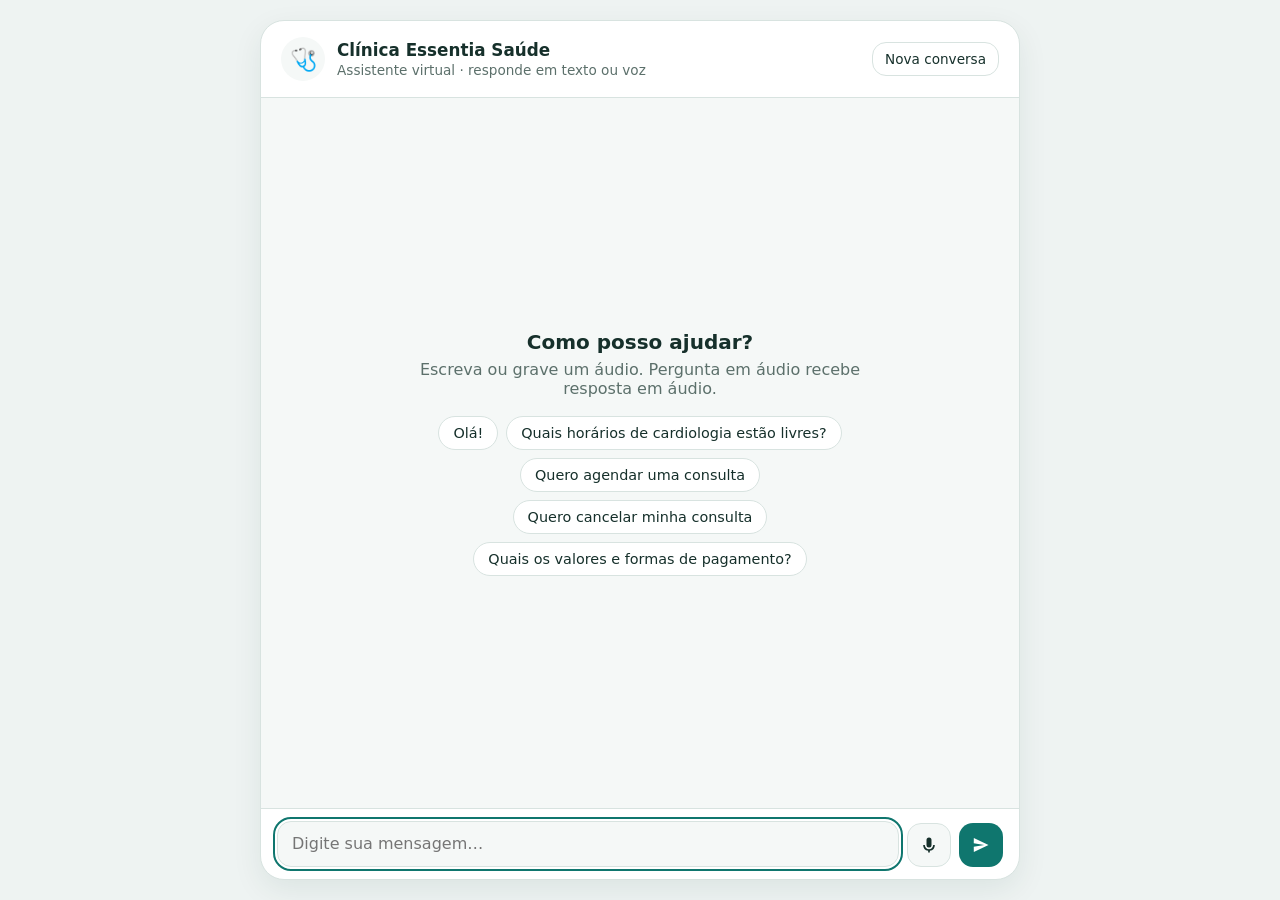
==== web/public/index.html @ 8c36d891 "feat(web): add chat page with text and voice messages Vanilla HTML/CSS/JS served by nginx. Records v" ====
<!doctype html>
<html lang="pt-BR">
  <head>
    <meta charset="utf-8" />
    <meta name="viewport" content="width=device-width, initial-scale=1" />
    <title>Clínica Essentia Saúde · Atendimento</title>
    <meta name="description" content="Assistente virtual da clínica: horários, agendamentos, cancelamentos e valores." />
    <link rel="icon" href="data:image/svg+xml,<svg xmlns='http://www.w3.org/2000/svg' viewBox='0 0 100 100'><text y='.9em' font-size='90'>🩺</text></svg>" />
    <link rel="stylesheet" href="styles.css" />
  </head>
  <body>
    <main class="chat" aria-labelledby="chat-title">
      <header class="chat__header">
        <div class="chat__identity">
          <span class="chat__avatar" aria-hidden="true">🩺</span>
          <div>
            <h1 id="chat-title" class="chat__title">Clínica Essentia Saúde</h1>
            <p class="chat__subtitle">Assistente virtual · responde em texto ou voz</p>
          </div>
        </div>
        <button type="button" class="button button--ghost" id="new-conversation">Nova conversa</button>
      </header>

      <section class="chat__messages" id="messages" aria-live="polite" aria-label="Mensagens">
        <div class="empty" id="empty-state">
          <p class="empty__title">Como posso ajudar?</p>
          <p class="empty__text">Escreva ou grave um áudio. Pergunta em áudio recebe resposta em áudio.</p>
          <div class="empty__suggestions">
            <button type="button" class="chip" data-suggestion>Olá!</button>
            <button type="button" class="chip" data-suggestion>Quais horários de cardiologia estão livres?</button>
            <button type="button" class="chip" data-suggestion>Quero agendar uma consulta</button>
            <button type="button" class="chip" data-suggestion>Quero cancelar minha consulta</button>
            <button type="button" class="chip" data-suggestion>Quais os valores e formas de pagamento?</button>
          </div>
        </div>
      </section>

      <form class="composer" id="composer" autocomplete="off">
        <div class="composer__recording" id="recording-indicator" hidden>
          <span class="composer__dot" aria-hidden="true"></span>
          Gravando <span id="recording-timer">0:00</span>
          <button type="button" class="button button--link" id="cancel-recording">Descartar</button>
        </div>
        <label class="visually-hidden" for="message-input">Mensagem</label>
        <textarea
          id="message-input"
          class="composer__input"
          rows="1"
          maxlength="1000"
          placeholder="Digite sua mensagem…"
        ></textarea>
        <button type="button" class="button button--icon" id="record-button" aria-label="Gravar áudio" title="Gravar áudio">
          <svg viewBox="0 0 24 24" aria-hidden="true"><path d="M12 15a3 3 0 0 0 3-3V6a3 3 0 1 0-6 0v6a3 3 0 0 0 3 3Zm5-3a5 5 0 0 1-10 0H5a7 7 0 0 0 6 6.92V21h2v-2.08A7 7 0 0 0 19 12h-2Z"/></svg>
        </button>
        <button type="submit" class="button button--primary" id="send-button" aria-label="Enviar mensagem">
          <svg viewBox="0 0 24 24" aria-hidden="true"><path d="M3.4 20.4 21 12 3.4 3.6 3.3 10l12.6 2-12.6 2z"/></svg>
        </button>
      </form>
    </main>

    <template id="message-template">
      <article class="message">
        <div class="message__bubble">
          <div class="message__text"></div>
        </div>
        <span class="message__meta"></span>
      </article>
    </template>

    <script src="app.js" type="module"></script>
  </body>
</html>
---- web/public/styles.css ----
:root {
  color-scheme: light dark;
  --bg: #eef3f2;
  --surface: #ffffff;
  --surface-muted: #f5f8f7;
  --text: #16302b;
  --text-muted: #5c706b;
  --border: #d8e3e0;
  --brand: #0f766e;
  --brand-strong: #0b5c56;
  --brand-contrast: #ffffff;
  --user-bubble: #0f766e;
  --user-text: #ffffff;
  --bot-bubble: #ffffff;
  --danger: #b42318;
  --danger-bg: #fdecea;
  --radius: 18px;
  --shadow: 0 10px 30px rgb(15 60 55 / 0.08);
  font-family: system-ui, -apple-system, "Segoe UI", Roboto, "Helvetica Neue", Arial, sans-serif;
}

@media (prefers-color-scheme: dark) {
  :root {
    --bg: #0d1716;
    --surface: #13201e;
    --surface-muted: #182826;
    --text: #e3efec;
    --text-muted: #9bb1ac;
    --border: #25403b;
    --brand: #2bb3a6;
    --brand-strong: #5fd0c4;
    --brand-contrast: #062522;
    --user-bubble: #1f8d82;
    --user-text: #f3fffd;
    --bot-bubble: #182826;
    --danger: #ff8a7a;
    --danger-bg: #3a1d19;
    --shadow: none;
  }
}

*,
*::before,
*::after {
  box-sizing: border-box;
}

body {
  margin: 0;
  min-height: 100dvh;
  background: var(--bg);
  color: var(--text);
  display: grid;
  place-items: center;
  padding: 16px;
}

[hidden] {
  display: none !important;
}

.visually-hidden {
  position: absolute;
  width: 1px;
  height: 1px;
  overflow: hidden;
  clip: rect(0 0 0 0);
  white-space: nowrap;
}

.chat {
  width: min(760px, 100%);
  height: min(860px, calc(100dvh - 32px));
  display: grid;
  grid-template-rows: auto 1fr auto;
  background: var(--surface);
  border: 1px solid var(--border);
  border-radius: 24px;
  box-shadow: var(--shadow);
  overflow: hidden;
}

.chat__header {
  display: flex;
  align-items: center;
  justify-content: space-between;
  gap: 12px;
  padding: 16px 20px;
  border-bottom: 1px solid var(--border);
}

.chat__identity {
  display: flex;
  align-items: center;
  gap: 12px;
  min-width: 0;
}

.chat__avatar {
  display: grid;
  place-items: center;
  width: 44px;
  height: 44px;
  border-radius: 50%;
  background: var(--surface-muted);
  font-size: 22px;
  flex-shrink: 0;
}

.chat__title {
  margin: 0;
  font-size: 1.05rem;
}

.chat__subtitle {
  margin: 2px 0 0;
  font-size: 0.85rem;
  color: var(--text-muted);
}

.chat__messages {
  overflow-y: auto;
  padding: 20px;
  display: flex;
  flex-direction: column;
  gap: 14px;
  background: var(--surface-muted);
}

.empty {
  margin: auto;
  text-align: center;
  max-width: 460px;
}

.empty__title {
  font-size: 1.25rem;
  font-weight: 650;
  margin: 0 0 6px;
}

.empty__text {
  color: var(--text-muted);
  margin: 0 0 18px;
}

.empty__suggestions {
  display: flex;
  flex-wrap: wrap;
  justify-content: center;
  gap: 8px;
}

.chip {
  border: 1px solid var(--border);
  background: var(--surface);
  color: var(--text);
  border-radius: 999px;
  padding: 8px 14px;
  font: inherit;
  font-size: 0.9rem;
  cursor: pointer;
}

.chip:hover {
  border-color: var(--brand);
  color: var(--brand-strong);
}

.message {
  display: flex;
  flex-direction: column;
  max-width: 82%;
  gap: 4px;
  animation: appear 160ms ease-out;
}

.message--user {
  align-self: flex-end;
  align-items: flex-end;
}

.message--assistant,
.message--error {
  align-self: flex-start;
}

.message__bubble {
  padding: 10px 14px;
  border-radius: var(--radius);
  line-height: 1.45;
  overflow-wrap: anywhere;
}

.message--user .message__bubble {
  background: var(--user-bubble);
  color: var(--user-text);
  border-bottom-right-radius: 6px;
}

.message--assistant .message__bubble {
  background: var(--bot-bubble);
  border: 1px solid var(--border);
  border-bottom-left-radius: 6px;
}

.message--error .message__bubble {
  background: var(--danger-bg);
  color: var(--danger);
  border-color: transparent;
}

.message__text ul {
  margin: 6px 0;
  padding-left: 20px;
}

.message__text p {
  margin: 0;
}

.message__text p + p {
  margin-top: 8px;
}

.message__audio {
  display: block;
  width: min(280px, 100%);
  height: 36px;
  margin-bottom: 6px;
}

.message__transcript {
  font-size: 0.85rem;
  opacity: 0.85;
  font-style: italic;
}

.message__meta {
  font-size: 0.75rem;
  color: var(--text-muted);
  padding: 0 6px;
}

.typing {
  display: inline-flex;
  gap: 4px;
  padding: 4px 0;
}

.typing span {
  width: 7px;
  height: 7px;
  border-radius: 50%;
  background: var(--text-muted);
  animation: blink 1.2s infinite ease-in-out;
}

.typing span:nth-child(2) {
  animation-delay: 0.15s;
}

.typing span:nth-child(3) {
  animation-delay: 0.3s;
}

.composer {
  display: grid;
  grid-template-columns: 1fr auto auto;
  align-items: end;
  gap: 8px;
  padding: 12px 16px calc(12px + env(safe-area-inset-bottom, 0px));
  border-top: 1px solid var(--border);
}

.composer__recording {
  grid-column: 1 / -1;
  display: flex;
  align-items: center;
  gap: 8px;
  font-size: 0.9rem;
  color: var(--danger);
}

.composer__dot {
  width: 10px;
  height: 10px;
  border-radius: 50%;
  background: var(--danger);
  animation: blink 1s infinite;
}

.composer__input {
  resize: none;
  max-height: 140px;
  min-height: 44px;
  padding: 11px 14px;
  border-radius: 14px;
  border: 1px solid var(--border);
  background: var(--surface-muted);
  color: var(--text);
  font: inherit;
  line-height: 1.4;
}

.composer__input:focus-visible,
.button:focus-visible,
.chip:focus-visible {
  outline: 2px solid var(--brand);
  outline-offset: 2px;
}

.button {
  font: inherit;
  cursor: pointer;
  border: none;
  border-radius: 14px;
}

.button:disabled {
  cursor: not-allowed;
  opacity: 0.5;
}

.button--primary,
.button--icon {
  display: grid;
  place-items: center;
  width: 44px;
  height: 44px;
}

.button--primary {
  background: var(--brand);
  color: var(--brand-contrast);
}

.button--primary:hover:not(:disabled) {
  background: var(--brand-strong);
}

.button--icon {
  background: var(--surface-muted);
  color: var(--text);
  border: 1px solid var(--border);
}

.button--icon[aria-pressed="true"] {
  background: var(--danger);
  border-color: var(--danger);
  color: #fff;
}

.button svg {
  width: 20px;
  height: 20px;
  fill: currentColor;
}

.button--ghost {
  background: transparent;
  border: 1px solid var(--border);
  color: var(--text);
  padding: 8px 12px;
  font-size: 0.85rem;
  white-space: nowrap;
}

.button--link {
  background: none;
  color: inherit;
  text-decoration: underline;
  padding: 0;
  margin-left: auto;
}

@keyframes blink {
  0%,
  80%,
  100% {
    opacity: 0.3;
  }
  40% {
    opacity: 1;
  }
}

@keyframes appear {
  from {
    opacity: 0;
    transform: translateY(4px);
  }
}

@media (max-width: 480px) {
  body {
    padding: 0;
  }

  .chat {
    height: 100dvh;
    border-radius: 0;
    border: none;
  }

  .chat__subtitle {
    display: none;
  }

  .message {
    max-width: 92%;
  }
}

@media (prefers-reduced-motion: reduce) {
  *,
  *::before,
  *::after {
    animation: none !important;
  }
}
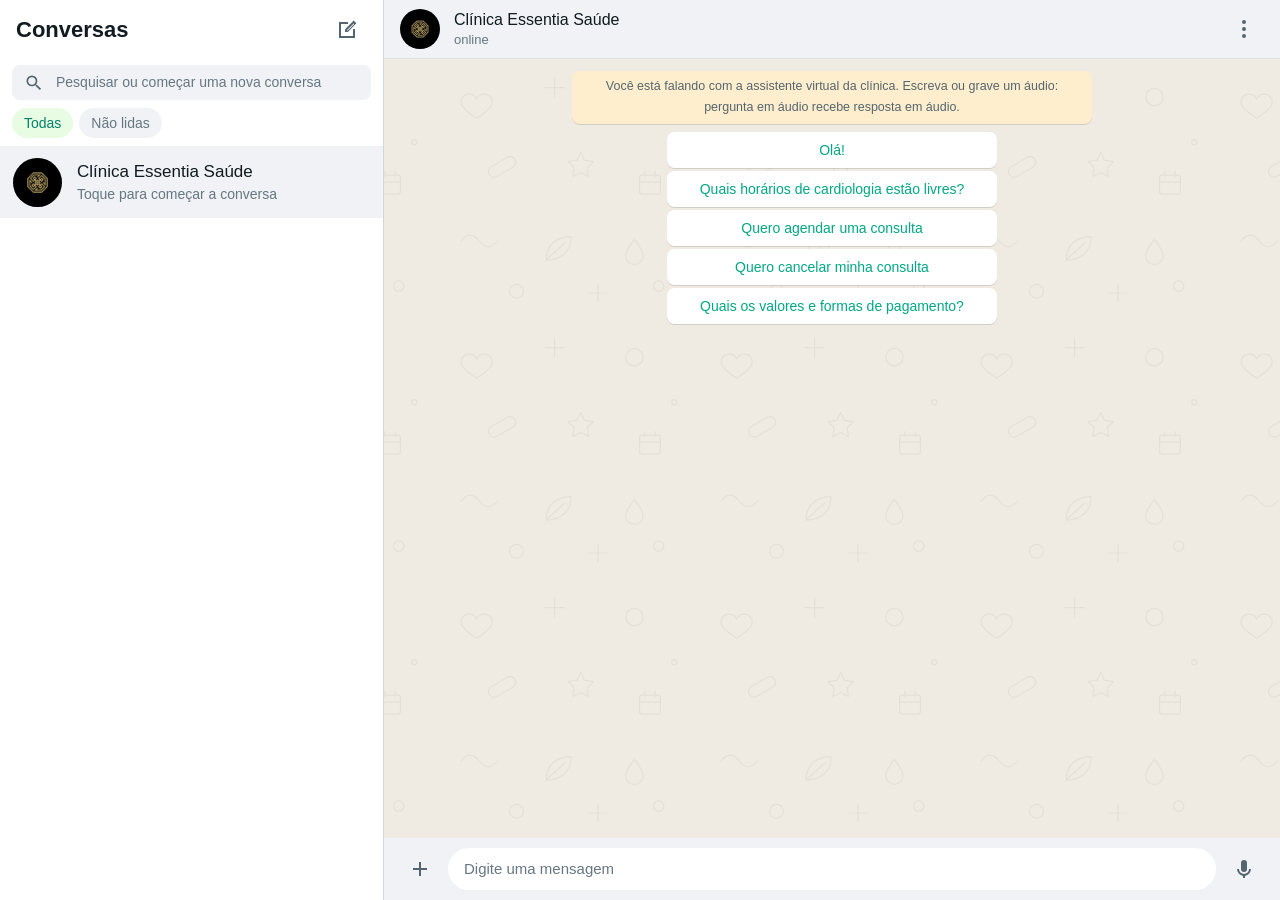
==== commit 8a5eb9a6: "feat(web): rebuild the chat as a messaging app with saved conversations - Conversation list with sea" ====
--- a/web/public/index.html
+++ b/web/public/index.html
@@ -2,69 +2,166 @@
 <html lang="pt-BR">
   <head>
     <meta charset="utf-8" />
-    <meta name="viewport" content="width=device-width, initial-scale=1" />
+    <meta name="viewport" content="width=device-width, initial-scale=1, viewport-fit=cover" />
     <title>Clínica Essentia Saúde · Atendimento</title>
     <meta name="description" content="Assistente virtual da clínica: horários, agendamentos, cancelamentos e valores." />
+    <meta name="theme-color" content="#f0f2f5" media="(prefers-color-scheme: light)" />
+    <meta name="theme-color" content="#202c33" media="(prefers-color-scheme: dark)" />
     <link rel="icon" href="data:image/svg+xml,<svg xmlns='http://www.w3.org/2000/svg' viewBox='0 0 100 100'><text y='.9em' font-size='90'>🩺</text></svg>" />
     <link rel="stylesheet" href="styles.css" />
   </head>
   <body>
-    <main class="chat" aria-labelledby="chat-title">
-      <header class="chat__header">
-        <div class="chat__identity">
-          <span class="chat__avatar" aria-hidden="true">🩺</span>
-          <div>
-            <h1 id="chat-title" class="chat__title">Clínica Essentia Saúde</h1>
-            <p class="chat__subtitle">Assistente virtual · responde em texto ou voz</p>
-          </div>
+    <div class="app is-loading" id="app">
+      <aside class="sidebar" aria-label="Conversas">
+        <header class="sidebar__header">
+          <h1 class="sidebar__title">Conversas</h1>
+          <button type="button" class="icon-button" id="new-chat" aria-label="Nova conversa" title="Nova conversa">
+            <svg viewBox="0 0 24 24" aria-hidden="true"><path d="M4 4h9v2H6v12h12v-7h2v9H4V4Zm14.7-1.4 2.7 2.7-8.6 8.6h-2.7v-2.7l8.6-8.6Zm0 2.8-6.6 6.6v.6h.6l6.6-6.6-.6-.6Z"/></svg>
+          </button>
+        </header>
+        <div class="sidebar__search">
+          <label class="search">
+            <svg viewBox="0 0 24 24" aria-hidden="true"><path d="M15.5 14h-.79l-.28-.27A6.47 6.47 0 0 0 16 9.5 6.5 6.5 0 1 0 9.5 16c1.61 0 3.09-.59 4.23-1.57l.27.28v.79l5 4.99L20.49 19l-4.99-5Zm-6 0C7.01 14 5 11.99 5 9.5S7.01 5 9.5 5 14 7.01 14 9.5 11.99 14 9.5 14Z"/></svg>
+            <span class="visually-hidden">Pesquisar conversas</span>
+            <input id="search-input" type="search" placeholder="Pesquisar ou começar uma nova conversa" autocomplete="off" />
+          </label>
         </div>
-        <button type="button" class="button button--ghost" id="new-conversation">Nova conversa</button>
-      </header>
+        <div class="sidebar__filters">
+          <button type="button" class="filter is-active" data-filter="all" aria-pressed="true">Todas</button>
+          <button type="button" class="filter" data-filter="unread" aria-pressed="false">Não lidas</button>
+        </div>
+        <nav class="chat-list" id="chat-list" aria-label="Lista de conversas"></nav>
+        <p class="chat-list__empty" id="chat-list-empty" hidden></p>
+      </aside>
 
-      <section class="chat__messages" id="messages" aria-live="polite" aria-label="Mensagens">
-        <div class="empty" id="empty-state">
-          <p class="empty__title">Como posso ajudar?</p>
-          <p class="empty__text">Escreva ou grave um áudio. Pergunta em áudio recebe resposta em áudio.</p>
-          <div class="empty__suggestions">
-            <button type="button" class="chip" data-suggestion>Olá!</button>
-            <button type="button" class="chip" data-suggestion>Quais horários de cardiologia estão livres?</button>
-            <button type="button" class="chip" data-suggestion>Quero agendar uma consulta</button>
-            <button type="button" class="chip" data-suggestion>Quero cancelar minha consulta</button>
-            <button type="button" class="chip" data-suggestion>Quais os valores e formas de pagamento?</button>
-          </div>
+      <section class="panel">
+        <div class="intro-panel" id="intro-panel">
+          <span class="avatar intro-panel__avatar" aria-hidden="true">
+            <img src="logo-whats.png" alt="" />
+          </span>
+          <h2 class="intro-panel__title">Clínica Essentia Saúde</h2>
+          <p class="intro-panel__text">
+            Atendimento por texto ou voz: horários, agendamentos, cancelamentos, valores e formas de pagamento.
+            Escolha uma conversa ao lado ou comece uma nova.
+          </p>
+          <button type="button" class="button-primary" id="intro-new-chat">Nova conversa</button>
+          <a class="intro-panel__link" href="painel.html">Ver o painel de consultas</a>
         </div>
+
+        <main class="chat" id="chat" hidden aria-labelledby="chat-title">
+          <header class="chat__header">
+            <button type="button" class="icon-button chat__back" id="back-button" aria-label="Voltar para as conversas">
+              <svg viewBox="0 0 24 24" aria-hidden="true"><path d="M20 11H7.8l5.6-5.6L12 4l-8 8 8 8 1.4-1.4L7.8 13H20v-2Z"/></svg>
+            </button>
+            <span class="avatar" aria-hidden="true">
+              <img src="logo-whats.png" alt="" />
+            </span>
+            <div class="chat__identity">
+              <h2 id="chat-title" class="chat__title">Clínica Essentia Saúde</h2>
+              <p class="chat__status" id="chat-status" aria-live="polite">online</p>
+            </div>
+            <div class="menu">
+              <button type="button" class="icon-button" id="menu-button" aria-label="Menu da conversa" aria-haspopup="menu" aria-expanded="false">
+                <svg viewBox="0 0 24 24" aria-hidden="true"><path d="M12 7a2 2 0 1 0 0-4 2 2 0 0 0 0 4Zm0 7a2 2 0 1 0 0-4 2 2 0 0 0 0 4Zm0 7a2 2 0 1 0 0-4 2 2 0 0 0 0 4Z"/></svg>
+              </button>
+              <div class="menu__list" id="menu-list" role="menu" hidden>
+                <button type="button" class="menu__item" role="menuitem" id="delete-conversation">Apagar conversa</button>
+              </div>
+            </div>
+          </header>
+
+          <section class="chat__messages" id="messages" aria-live="polite" aria-label="Mensagens">
+            <div class="intro" id="intro">
+              <p class="system system--notice">
+                Você está falando com a assistente virtual da clínica. Escreva ou grave um áudio: pergunta em áudio recebe resposta em áudio.
+              </p>
+              <div class="quick-replies" id="quick-replies" aria-label="Sugestões">
+                <button type="button" class="quick-reply" data-suggestion>Olá!</button>
+                <button type="button" class="quick-reply" data-suggestion>Quais horários de cardiologia estão livres?</button>
+                <button type="button" class="quick-reply" data-suggestion>Quero agendar uma consulta</button>
+                <button type="button" class="quick-reply" data-suggestion>Quero cancelar minha consulta</button>
+                <button type="button" class="quick-reply" data-suggestion>Quais os valores e formas de pagamento?</button>
+              </div>
+            </div>
+          </section>
+
+          <footer class="composer">
+            <form class="composer__form" id="composer" autocomplete="off">
+              <button type="button" class="icon-button" id="attach-button" aria-label="Enviar arquivo de áudio" title="Enviar arquivo de áudio">
+                <svg viewBox="0 0 24 24" aria-hidden="true"><path d="M11 5h2v6h6v2h-6v6h-2v-6H5v-2h6z"/></svg>
+              </button>
+              <input type="file" id="audio-file" accept="audio/*" hidden />
+              <label class="visually-hidden" for="message-input">Mensagem</label>
+              <textarea id="message-input" class="composer__input" rows="1" maxlength="1000" placeholder="Digite uma mensagem"></textarea>
+              <button type="button" class="icon-button" id="record-button" aria-label="Gravar áudio" title="Gravar áudio">
+                <svg viewBox="0 0 24 24" aria-hidden="true"><path d="M12 15a3 3 0 0 0 3-3V6a3 3 0 1 0-6 0v6a3 3 0 0 0 3 3Zm5-3a5 5 0 0 1-10 0H5a7 7 0 0 0 6 6.92V21h2v-2.08A7 7 0 0 0 19 12h-2Z"/></svg>
+              </button>
+              <button type="submit" class="send-button" id="send-button" aria-label="Enviar mensagem" hidden>
+                <svg viewBox="0 0 24 24" aria-hidden="true"><path d="M3.4 20.4 21 12 3.4 3.6 3.3 10l12.6 2-12.6 2z"/></svg>
+              </button>
+            </form>
+            <div class="recorder" id="recorder" hidden>
+              <button type="button" class="icon-button" id="cancel-recording" aria-label="Descartar gravação" title="Descartar gravação">
+                <svg viewBox="0 0 24 24" aria-hidden="true"><path d="M9 3h6l1 2h4v2H4V5h4l1-2Zm-3 6h12l-1 12H7L6 9Zm3 2v8h2v-8H9Zm4 0v8h2v-8h-2Z"/></svg>
+              </button>
+              <span class="recorder__timer"><span class="recorder__dot" aria-hidden="true"></span><span id="recording-timer">0:00</span></span>
+              <button type="button" class="send-button" id="stop-recording" aria-label="Enviar áudio" title="Enviar áudio">
+                <svg viewBox="0 0 24 24" aria-hidden="true"><path d="M3.4 20.4 21 12 3.4 3.6 3.3 10l12.6 2-12.6 2z"/></svg>
+              </button>
+            </div>
+          </footer>
+        </main>
       </section>
+    </div>
 
-      <form class="composer" id="composer" autocomplete="off">
-        <div class="composer__recording" id="recording-indicator" hidden>
-          <span class="composer__dot" aria-hidden="true"></span>
-          Gravando <span id="recording-timer">0:00</span>
-          <button type="button" class="button button--link" id="cancel-recording">Descartar</button>
-        </div>
-        <label class="visually-hidden" for="message-input">Mensagem</label>
-        <textarea
-          id="message-input"
-          class="composer__input"
-          rows="1"
-          maxlength="1000"
-          placeholder="Digite sua mensagem…"
-        ></textarea>
-        <button type="button" class="button button--icon" id="record-button" aria-label="Gravar áudio" title="Gravar áudio">
-          <svg viewBox="0 0 24 24" aria-hidden="true"><path d="M12 15a3 3 0 0 0 3-3V6a3 3 0 1 0-6 0v6a3 3 0 0 0 3 3Zm5-3a5 5 0 0 1-10 0H5a7 7 0 0 0 6 6.92V21h2v-2.08A7 7 0 0 0 19 12h-2Z"/></svg>
-        </button>
-        <button type="submit" class="button button--primary" id="send-button" aria-label="Enviar mensagem">
-          <svg viewBox="0 0 24 24" aria-hidden="true"><path d="M3.4 20.4 21 12 3.4 3.6 3.3 10l12.6 2-12.6 2z"/></svg>
-        </button>
-      </form>
-    </main>
+    <template id="chat-item-template">
+      <button type="button" class="chat-item">
+        <span class="avatar chat-item__avatar" aria-hidden="true">
+          <img src="logo-whats.png" alt="" />
+        </span>
+        <span class="chat-item__body">
+          <span class="chat-item__row">
+            <span class="chat-item__name">Clínica Essentia Saúde</span>
+            <span class="chat-item__time"></span>
+          </span>
+          <span class="chat-item__row">
+            <span class="chat-item__preview"></span>
+            <span class="chat-item__badge" hidden></span>
+          </span>
+        </span>
+      </button>
+    </template>
 
     <template id="message-template">
       <article class="message">
         <div class="message__bubble">
           <div class="message__text"></div>
+          <span class="message__meta">
+            <span class="message__time"></span>
+            <svg class="tick" viewBox="0 0 18 11" aria-hidden="true"><path d="M1.5 6 4.5 9l7-7.5"/><path class="tick__second" d="M8.65 7.65 10 9l7-7.5"/></svg>
+          </span>
         </div>
-        <span class="message__meta"></span>
       </article>
+    </template>
+
+    <template id="voice-template">
+      <div class="voice">
+        <button type="button" class="voice__play" aria-label="Reproduzir">
+          <svg class="voice__icon-play" viewBox="0 0 24 24" aria-hidden="true"><path d="M8 5v14l11-7z"/></svg>
+          <svg class="voice__icon-pause" viewBox="0 0 24 24" aria-hidden="true"><path d="M6 5h4v14H6zM14 5h4v14h-4z"/></svg>
+        </button>
+        <div class="voice__body">
+          <div class="voice__track">
+            <div class="voice__wave" aria-hidden="true"></div>
+            <input type="range" class="voice__seek" min="0" max="100" step="0.1" value="0" aria-label="Posição do áudio" />
+          </div>
+          <span class="voice__duration">0:00</span>
+        </div>
+        <span class="voice__avatar" aria-hidden="true">
+          <span class="avatar"><svg viewBox="0 0 212 212"><path d="M106 116a35 35 0 1 0 0-70 35 35 0 0 0 0 70Zm0 16c-34 0-66 17-66 46v12h132v-12c0-29-32-46-66-46Z"/></svg></span>
+          <svg class="voice__mic" viewBox="0 0 24 24"><path d="M12 15a3 3 0 0 0 3-3V6a3 3 0 1 0-6 0v6a3 3 0 0 0 3 3Zm5-3a5 5 0 0 1-10 0H5a7 7 0 0 0 6 6.92V21h2v-2.08A7 7 0 0 0 19 12h-2Z"/></svg>
+        </span>
+      </div>
     </template>
 
     <script src="app.js" type="module"></script>
--- a/web/public/styles.css
+++ b/web/public/styles.css
@@ -1,41 +1,106 @@
+/* Web chat styled after WhatsApp Web: conversation list on the left, open chat on the right. */
+
 :root {
   color-scheme: light dark;
-  --bg: #eef3f2;
-  --surface: #ffffff;
-  --surface-muted: #f5f8f7;
-  --text: #16302b;
-  --text-muted: #5c706b;
-  --border: #d8e3e0;
-  --brand: #0f766e;
-  --brand-strong: #0b5c56;
-  --brand-contrast: #ffffff;
-  --user-bubble: #0f766e;
-  --user-text: #ffffff;
-  --bot-bubble: #ffffff;
-  --danger: #b42318;
-  --danger-bg: #fdecea;
-  --radius: 18px;
-  --shadow: 0 10px 30px rgb(15 60 55 / 0.08);
-  font-family: system-ui, -apple-system, "Segoe UI", Roboto, "Helvetica Neue", Arial, sans-serif;
+  --font: "Segoe UI", "Helvetica Neue", Helvetica, "Lucida Grande", Arial, Ubuntu, Cantarell, "Fira Sans", sans-serif;
+
+  --panel-bg: #f0f2f5;
+  --sidebar-bg: #ffffff;
+  --search-bg: #f0f2f5;
+  --border: #d1d7db;
+  --list-divider: #e9edef;
+  --row-hover: #f5f6f6;
+  --row-active: #f0f2f5;
+  --filter-active-bg: #e7fce3;
+  --filter-active-text: #008069;
+  --badge-bg: #25d366;
+  --badge-text: #ffffff;
+  --intro-bg: #f0f2f5;
+  --intro-title: #41525d;
+  --chat-bg: #efeae2;
+  --doodle-opacity: 0.045;
+  --doodle-filter: none;
+  --divider: rgba(17, 27, 33, 0.08);
+  --text: #111b21;
+  --text-secondary: #667781;
+  --icon: #54656f;
+  --icon-muted: #8696a0;
+  --accent: #00a884;
+  --accent-strong: #008069;
+  --danger: #ea0038;
+  --bubble-in: #ffffff;
+  --bubble-out: #d9fdd3;
+  --bubble-shadow: 0 1px 0.5px rgba(11, 20, 26, 0.13);
+  --meta-in: #667781;
+  --meta-out: #667781;
+  --input-bg: #ffffff;
+  --input-text: #111b21;
+  --placeholder: #667781;
+  --system-bg: #ffffff;
+  --system-text: #54656f;
+  --notice-bg: #ffeecd;
+  --notice-text: #54656f;
+  --menu-bg: #ffffff;
+  --menu-text: #3b4a54;
+  --menu-hover: #f5f6f6;
+  --menu-shadow: 0 2px 5px 0 rgba(11, 20, 26, 0.26), 0 2px 10px 0 rgba(11, 20, 26, 0.16);
+  --tick: #8696a0;
+  --tick-read: #53bdeb;
+  --wave: rgba(17, 27, 33, 0.22);
+  --wave-played: rgba(17, 27, 33, 0.6);
+  --thumb-in: #00a884;
+  --thumb-out: #8696a0;
+  --avatar-bg: #dfe5e7;
+  --avatar-fg: #ffffff;
+  --hover: rgba(11, 20, 26, 0.06);
+  --scrollbar: rgba(17, 27, 33, 0.2);
+  /* Hand-drawn wallpaper tile (original artwork), tinted by --doodle-opacity and --doodle-filter. */
+  --doodle: url("data:image/svg+xml,%3Csvg xmlns='http://www.w3.org/2000/svg' width='300' height='300' viewBox='0 0 300 300' fill='none' stroke='%23000' stroke-width='1.4' stroke-linecap='round' stroke-linejoin='round'%3E%3Cpath d='M40 46c-5-9-18-6-18 4 0 8 18 18 18 18s18-10 18-18c0-10-13-13-18-4z'/%3E%3Cpath d='M130 22v22M119 33h22'/%3E%3Ccircle cx='222' cy='44' r='10'/%3E%3Ccircle cx='268' cy='96' r='3'/%3E%3Crect x='52' y='118' width='34' height='13' rx='6.5' transform='rotate(-30 69 124)'/%3E%3Cpath d='M160 108l4.5 9 10 1.5-7 7 1.5 10-9-4.5-9 4.5 1.5-10-7-7 10-1.5z'/%3E%3Crect x='228' y='134' width='24' height='22' rx='3'/%3E%3Cpath d='M228 142h24M234 130v6M246 130v6'/%3E%3Cpath d='M22 210c7-9 14-9 21 0s14 9 21 0'/%3E%3Cpath d='M120 232c0-18 13-27 29-27 0 18-13 27-29 27zM120 232l22-20'/%3E%3Cpath d='M222 208c-7 10-10 14-10 19a10 10 0 0 0 20 0c0-5-3-9-10-19z'/%3E%3Cpath d='M78 268a8 8 0 1 0 16 0 8 8 0 0 0-16 0z'/%3E%3Cpath d='M170 270h20M180 260v20'/%3E%3Ccircle cx='250' cy='262' r='6'/%3E%3C/svg%3E");
 }
 
 @media (prefers-color-scheme: dark) {
   :root {
-    --bg: #0d1716;
-    --surface: #13201e;
-    --surface-muted: #182826;
-    --text: #e3efec;
-    --text-muted: #9bb1ac;
-    --border: #25403b;
-    --brand: #2bb3a6;
-    --brand-strong: #5fd0c4;
-    --brand-contrast: #062522;
-    --user-bubble: #1f8d82;
-    --user-text: #f3fffd;
-    --bot-bubble: #182826;
-    --danger: #ff8a7a;
-    --danger-bg: #3a1d19;
-    --shadow: none;
+    --panel-bg: #202c33;
+    --sidebar-bg: #111b21;
+    --search-bg: #202c33;
+    --border: #222d34;
+    --list-divider: #222d34;
+    --row-hover: #202c33;
+    --row-active: #2a3942;
+    --filter-active-bg: #0a332c;
+    --filter-active-text: #00a884;
+    --badge-bg: #00a884;
+    --badge-text: #111b21;
+    --intro-bg: #222e35;
+    --intro-title: #e9edef;
+    --chat-bg: #0b141a;
+    --doodle-opacity: 0.035;
+    --doodle-filter: invert(1);
+    --divider: rgba(233, 237, 239, 0.08);
+    --text: #e9edef;
+    --text-secondary: #8696a0;
+    --icon: #aebac1;
+    --icon-muted: #8696a0;
+    --bubble-in: #202c33;
+    --bubble-out: #005c4b;
+    --meta-in: #8696a0;
+    --meta-out: rgba(255, 255, 255, 0.6);
+    --input-bg: #2a3942;
+    --input-text: #d1d7db;
+    --placeholder: #8696a0;
+    --system-bg: #182229;
+    --system-text: #8696a0;
+    --notice-bg: #222e35;
+    --notice-text: #ffd279;
+    --menu-bg: #233138;
+    --menu-text: #d1d7db;
+    --menu-hover: #182229;
+    --wave: rgba(233, 237, 239, 0.28);
+    --wave-played: rgba(233, 237, 239, 0.75);
+    --avatar-bg: #6a7175;
+    --avatar-fg: #cfd4d6;
+    --hover: rgba(233, 237, 239, 0.08);
+    --scrollbar: rgba(233, 237, 239, 0.2);
   }
 }
 
@@ -47,12 +112,14 @@
 
 body {
   margin: 0;
-  min-height: 100dvh;
-  background: var(--bg);
+  height: 100dvh;
+  overflow: hidden;
+  font-family: var(--font);
+  font-size: 14.2px;
+  line-height: 19px;
   color: var(--text);
-  display: grid;
-  place-items: center;
-  padding: 16px;
+  background: var(--sidebar-bg);
+  -webkit-font-smoothing: antialiased;
 }
 
 [hidden] {
@@ -68,221 +135,939 @@
   white-space: nowrap;
 }
 
+button {
+  font: inherit;
+}
+
+
+.chat-list::-webkit-scrollbar,
+.chat__messages::-webkit-scrollbar {
+  width: 6px;
+}
+
+.chat-list::-webkit-scrollbar-thumb,
+.chat__messages::-webkit-scrollbar-thumb {
+  background: var(--scrollbar);
+  border-radius: 3px;
+}
+
+/* ------------------------------------------------------------------ layout */
+
+.app {
+  display: grid;
+  grid-template-columns: minmax(300px, 30%) minmax(0, 1fr);
+  grid-template-rows: minmax(0, 1fr);
+  height: 100dvh;
+}
+
+.panel {
+  display: grid;
+  grid-template-rows: minmax(0, 1fr);
+  min-width: 0;
+}
+
+.intro-panel,
 .chat {
-  width: min(760px, 100%);
-  height: min(860px, calc(100dvh - 32px));
-  display: grid;
-  grid-template-rows: auto 1fr auto;
-  background: var(--surface);
-  border: 1px solid var(--border);
-  border-radius: 24px;
-  box-shadow: var(--shadow);
+  grid-area: 1 / 1;
+  min-height: 0;
+}
+
+/* Stored chats load asynchronously: until start-up knows whether it reopens one, show a blank
+   panel instead of flashing the intro ("Nova conversa") before the chat. */
+.app.is-loading .intro-panel {
+  visibility: hidden;
+}
+
+.avatar {
+  display: block;
+  width: 40px;
+  height: 40px;
+  border-radius: 50%;
   overflow: hidden;
-}
-
-.chat__header {
-  display: flex;
-  align-items: center;
-  justify-content: space-between;
-  gap: 12px;
-  padding: 16px 20px;
-  border-bottom: 1px solid var(--border);
-}
-
-.chat__identity {
-  display: flex;
-  align-items: center;
-  gap: 12px;
-  min-width: 0;
-}
-
-.chat__avatar {
+  background: var(--avatar-bg);
+  flex-shrink: 0;
+}
+
+.avatar svg {
+  width: 100%;
+  height: 100%;
+  fill: var(--avatar-fg);
+}
+
+.avatar img {
+  display: block;
+  width: 100%;
+  height: 100%;
+  object-fit: cover;
+}
+
+.icon-button {
   display: grid;
   place-items: center;
-  width: 44px;
-  height: 44px;
+  width: 40px;
+  height: 40px;
+  padding: 0;
+  border: 0;
   border-radius: 50%;
-  background: var(--surface-muted);
+  background: transparent;
+  color: var(--icon);
+  cursor: pointer;
+  flex-shrink: 0;
+}
+
+.icon-button:hover:not(:disabled) {
+  background: var(--hover);
+}
+
+.icon-button:disabled {
+  opacity: 0.4;
+  cursor: default;
+}
+
+.icon-button svg {
+  width: 24px;
+  height: 24px;
+  fill: currentColor;
+}
+
+.button-primary {
+  padding: 10px 24px;
+  border: 0;
+  border-radius: 24px;
+  background: var(--accent);
+  color: #ffffff;
+  font-size: 14px;
+  font-weight: 500;
+  cursor: pointer;
+}
+
+.button-primary:hover {
+  background: var(--accent-strong);
+}
+
+/* ----------------------------------------------------------------- sidebar */
+
+.sidebar {
+  display: flex;
+  flex-direction: column;
+  min-width: 0;
+  background: var(--sidebar-bg);
+  border-right: 1px solid var(--border);
+}
+
+.sidebar__header {
+  display: flex;
+  align-items: center;
+  justify-content: space-between;
+  height: 59px;
+  padding: 10px 16px;
+}
+
+.sidebar__title {
+  margin: 0;
   font-size: 22px;
+  font-weight: 700;
+  line-height: 28px;
+}
+
+.sidebar__search {
+  padding: 6px 12px 8px;
+}
+
+.search {
+  display: flex;
+  align-items: center;
+  gap: 10px;
+  height: 35px;
+  padding: 0 12px;
+  border-radius: 8px;
+  background: var(--search-bg);
+  color: var(--icon);
+}
+
+.search svg {
+  width: 20px;
+  height: 20px;
+  fill: currentColor;
   flex-shrink: 0;
+}
+
+.search input {
+  flex: 1;
+  min-width: 0;
+  border: 0;
+  background: transparent;
+  color: var(--text);
+  font: inherit;
+  font-size: 14px;
+  outline: none;
+}
+
+.search input::placeholder {
+  color: var(--placeholder);
+}
+
+.search input::-webkit-search-cancel-button {
+  -webkit-appearance: none;
+}
+
+.sidebar__filters {
+  display: flex;
+  gap: 6px;
+  padding: 0 12px 8px;
+}
+
+.filter {
+  padding: 5px 12px;
+  border: 0;
+  border-radius: 16px;
+  background: var(--search-bg);
+  color: var(--text-secondary);
+  font-size: 14px;
+  line-height: 20px;
+  cursor: pointer;
+}
+
+.filter.is-active {
+  background: var(--filter-active-bg);
+  color: var(--filter-active-text);
+}
+
+.chat-list {
+  flex: 1;
+  min-height: 0;
+  overflow-y: auto;
+  scrollbar-width: thin;
+  scrollbar-color: var(--scrollbar) transparent;
+}
+
+.chat-list__empty {
+  margin: 40px 24px;
+  color: var(--text-secondary);
+  font-size: 14px;
+  text-align: center;
+}
+
+.chat-item {
+  display: flex;
+  align-items: center;
+  gap: 15px;
+  width: 100%;
+  height: 72px;
+  padding: 0 16px 0 13px;
+  border: 0;
+  background: transparent;
+  color: inherit;
+  text-align: left;
+  cursor: pointer;
+}
+
+.chat-item:hover {
+  background: var(--row-hover);
+}
+
+.chat-item.is-active {
+  background: var(--row-active);
+}
+
+.chat-item__avatar {
+  width: 49px;
+  height: 49px;
+}
+
+.chat-item__body {
+  flex: 1;
+  min-width: 0;
+  height: 100%;
+  display: flex;
+  flex-direction: column;
+  justify-content: center;
+  gap: 2px;
+  border-bottom: 1px solid var(--list-divider);
+}
+
+.chat-item:last-child .chat-item__body {
+  border-bottom: 0;
+}
+
+.chat-item__row {
+  display: flex;
+  align-items: center;
+  justify-content: space-between;
+  gap: 8px;
+  min-width: 0;
+}
+
+.chat-item__name {
+  font-size: 17px;
+  line-height: 21px;
+  white-space: nowrap;
+  overflow: hidden;
+  text-overflow: ellipsis;
+}
+
+.chat-item__time {
+  font-size: 12px;
+  line-height: 14px;
+  color: var(--text-secondary);
+  flex-shrink: 0;
+}
+
+.chat-item.is-unread .chat-item__time {
+  color: var(--accent);
+}
+
+.chat-item__preview {
+  display: flex;
+  align-items: center;
+  gap: 3px;
+  min-width: 0;
+  font-size: 14px;
+  line-height: 20px;
+  color: var(--text-secondary);
+}
+
+.chat-item__preview span {
+  white-space: nowrap;
+  overflow: hidden;
+  text-overflow: ellipsis;
+}
+
+.chat-item__preview svg {
+  flex-shrink: 0;
+}
+
+.chat-item__preview .icon {
+  width: 18px;
+  height: 18px;
+  fill: currentColor;
+}
+
+.chat-item__preview.is-typing {
+  color: var(--accent);
+}
+
+.chat-item__badge {
+  min-width: 20px;
+  height: 20px;
+  padding: 0 6px;
+  border-radius: 10px;
+  background: var(--badge-bg);
+  color: var(--badge-text);
+  font-size: 12px;
+  font-weight: 700;
+  line-height: 20px;
+  text-align: center;
+  flex-shrink: 0;
+}
+
+/* --------------------------------------------------------------- intro panel */
+
+.intro-panel {
+  display: flex;
+  flex-direction: column;
+  align-items: center;
+  justify-content: center;
+  gap: 14px;
+  padding: 32px;
+  text-align: center;
+  background: var(--intro-bg);
+}
+
+.intro-panel__avatar {
+  width: 120px;
+  height: 120px;
+  margin-bottom: 8px;
+}
+
+.intro-panel__title {
+  margin: 0;
+  font-size: 32px;
+  font-weight: 300;
+  line-height: 38px;
+  color: var(--intro-title);
+}
+
+.intro-panel__text {
+  max-width: 460px;
+  margin: 0 0 10px;
+  font-size: 14px;
+  line-height: 20px;
+  color: var(--text-secondary);
+}
+
+/* -------------------------------------------------------------------- chat */
+
+.chat {
+  display: grid;
+  grid-template-rows: auto minmax(0, 1fr) auto;
+  grid-template-columns: 100%;
+}
+
+/* Wallpaper: base colour plus the doodle tile, behind the scrollable message list. */
+.chat::before,
+.chat::after {
+  content: "";
+  grid-area: 2 / 1;
+  pointer-events: none;
+}
+
+.chat::before {
+  background: var(--chat-bg);
+}
+
+.chat::after {
+  background: var(--doodle) center / 260px repeat;
+  opacity: var(--doodle-opacity);
+  filter: var(--doodle-filter);
+}
+
+.chat__header {
+  display: flex;
+  align-items: center;
+  gap: 14px;
+  height: 59px;
+  padding: 10px 16px;
+  background: var(--panel-bg);
+  border-bottom: 1px solid var(--divider);
+  z-index: 2;
+}
+
+.chat__back {
+  display: none;
+  margin: 0 -8px 0 -10px;
+}
+
+.chat__identity {
+  flex: 1;
+  min-width: 0;
 }
 
 .chat__title {
   margin: 0;
-  font-size: 1.05rem;
-}
-
-.chat__subtitle {
-  margin: 2px 0 0;
-  font-size: 0.85rem;
-  color: var(--text-muted);
-}
+  font-size: 16px;
+  font-weight: 400;
+  line-height: 21px;
+  white-space: nowrap;
+  overflow: hidden;
+  text-overflow: ellipsis;
+}
+
+.chat__status {
+  margin: 0;
+  font-size: 13px;
+  line-height: 20px;
+  color: var(--text-secondary);
+}
+
+.menu {
+  position: relative;
+}
+
+.menu__list {
+  position: absolute;
+  top: 44px;
+  right: 0;
+  min-width: 200px;
+  padding: 9px 0;
+  background: var(--menu-bg);
+  border-radius: 3px;
+  box-shadow: var(--menu-shadow);
+  z-index: 5;
+}
+
+.menu__item {
+  display: block;
+  width: 100%;
+  padding: 12px 24px;
+  border: 0;
+  background: transparent;
+  color: var(--menu-text);
+  font-size: 14.5px;
+  line-height: 20px;
+  text-align: left;
+  cursor: pointer;
+}
+
+.menu__item:hover {
+  background: var(--menu-hover);
+}
+
+/* ---------------------------------------------------------------- messages */
 
 .chat__messages {
+  grid-area: 2 / 1;
+  position: relative;
+  z-index: 1;
   overflow-y: auto;
-  padding: 20px;
   display: flex;
   flex-direction: column;
-  gap: 14px;
-  background: var(--surface-muted);
-}
-
-.empty {
-  margin: auto;
+  padding: 8px clamp(8px, 6vw, 63px) 12px;
+  scrollbar-width: thin;
+  scrollbar-color: var(--scrollbar) transparent;
+}
+
+.intro {
+  display: flex;
+  flex-direction: column;
+  align-items: center;
+  gap: 8px;
+  margin: 4px 0 8px;
+}
+
+.system {
+  align-self: center;
+  max-width: min(90%, 520px);
+  margin: 0;
+  padding: 5px 12px 6px;
+  border-radius: 7.5px;
+  background: var(--system-bg);
+  color: var(--system-text);
+  font-size: 12.5px;
+  line-height: 21px;
   text-align: center;
-  max-width: 460px;
-}
-
-.empty__title {
-  font-size: 1.25rem;
-  font-weight: 650;
-  margin: 0 0 6px;
-}
-
-.empty__text {
-  color: var(--text-muted);
-  margin: 0 0 18px;
-}
-
-.empty__suggestions {
-  display: flex;
-  flex-wrap: wrap;
-  justify-content: center;
-  gap: 8px;
-}
-
-.chip {
-  border: 1px solid var(--border);
-  background: var(--surface);
-  color: var(--text);
-  border-radius: 999px;
-  padding: 8px 14px;
-  font: inherit;
-  font-size: 0.9rem;
+  box-shadow: var(--bubble-shadow);
+}
+
+.system--date {
+  margin: 8px 0 4px;
+  text-transform: uppercase;
+}
+
+.system--notice {
+  background: var(--notice-bg);
+  color: var(--notice-text);
+}
+
+.quick-replies {
+  display: flex;
+  flex-direction: column;
+  gap: 3px;
+  width: min(100%, 330px);
+}
+
+.quick-reply {
+  padding: 8px 12px;
+  border: 0;
+  border-radius: 7.5px;
+  background: var(--bubble-in);
+  color: var(--accent);
+  font-size: 14px;
+  line-height: 20px;
+  text-align: center;
+  box-shadow: var(--bubble-shadow);
   cursor: pointer;
 }
 
-.chip:hover {
-  border-color: var(--brand);
-  color: var(--brand-strong);
+.quick-reply:hover {
+  color: var(--accent-strong);
 }
 
 .message {
   display: flex;
-  flex-direction: column;
-  max-width: 82%;
-  gap: 4px;
-  animation: appear 160ms ease-out;
+  max-width: 65%;
+  margin-top: 2px;
+}
+
+/* Only messages arriving now animate; history rendered on reload or chat switch appears at once. */
+.message--new {
+  animation: appear 120ms ease-out;
+}
+
+.message--tail {
+  margin-top: 12px;
 }
 
 .message--user {
   align-self: flex-end;
-  align-items: flex-end;
-}
-
-.message--assistant,
-.message--error {
+}
+
+.message--assistant {
   align-self: flex-start;
 }
 
 .message__bubble {
-  padding: 10px 14px;
-  border-radius: var(--radius);
-  line-height: 1.45;
+  position: relative;
+  min-width: 0;
+  padding: 6px 7px 8px 9px;
+  border-radius: 7.5px;
+  box-shadow: var(--bubble-shadow);
   overflow-wrap: anywhere;
 }
 
 .message--user .message__bubble {
-  background: var(--user-bubble);
-  color: var(--user-text);
-  border-bottom-right-radius: 6px;
+  background: var(--bubble-out);
 }
 
 .message--assistant .message__bubble {
-  background: var(--bot-bubble);
-  border: 1px solid var(--border);
-  border-bottom-left-radius: 6px;
-}
-
-.message--error .message__bubble {
-  background: var(--danger-bg);
-  color: var(--danger);
-  border-color: transparent;
-}
-
-.message__text ul {
-  margin: 6px 0;
-  padding-left: 20px;
+  background: var(--bubble-in);
+}
+
+/* Bubble tail on the first message of a sequence, drawn from the bubble's own background. */
+.message--tail .message__bubble::before {
+  content: "";
+  position: absolute;
+  top: 0;
+  width: 8px;
+  height: 13px;
+  background: inherit;
+}
+
+.message--tail.message--user .message__bubble {
+  border-top-right-radius: 0;
+}
+
+.message--tail.message--user .message__bubble::before {
+  right: -8px;
+  clip-path: polygon(0 0, 100% 0, 0 100%);
+  clip-path: path("M0 0H8C8 0 3 3 0 13Z");
+}
+
+.message--tail.message--assistant .message__bubble {
+  border-top-left-radius: 0;
+}
+
+.message--tail.message--assistant .message__bubble::before {
+  left: -8px;
+  clip-path: polygon(100% 0, 0 0, 100% 100%);
+  clip-path: path("M8 0H0C0 0 5 3 8 13Z");
 }
 
 .message__text p {
   margin: 0;
 }
 
-.message__text p + p {
+.message__text p + p,
+.message__text p + ul,
+.message__text ul + p {
   margin-top: 8px;
 }
 
-.message__audio {
+.message__text ul {
+  margin: 0;
+  padding-left: 18px;
+}
+
+/* Reserves room at the end of the last line so the time never overlaps the text. */
+.message__spacer {
+  display: inline-block;
+  width: 50px;
+  height: 1px;
+}
+
+.message--user .message__spacer {
+  width: 72px;
+}
+
+.message__meta {
+  position: absolute;
+  right: 7px;
+  bottom: 3px;
+  display: inline-flex;
+  align-items: center;
+  gap: 3px;
+  font-size: 11px;
+  line-height: 15px;
+  color: var(--meta-in);
+  user-select: none;
+}
+
+.message--user .message__meta {
+  color: var(--meta-out);
+}
+
+.tick {
+  width: 16px;
+  height: 11px;
+  fill: none;
+  stroke: var(--tick);
+  stroke-width: 1.8;
+  stroke-linecap: round;
+  stroke-linejoin: round;
+  flex-shrink: 0;
+}
+
+.message--assistant .tick,
+.tick__second {
+  display: none;
+}
+
+.tick--read {
+  stroke: var(--tick-read);
+}
+
+.tick--read .tick__second {
+  display: inline;
+}
+
+.message__transcript {
+  margin-top: 6px;
+  font-size: 13px;
+  line-height: 18px;
+  color: var(--text-secondary);
+}
+
+.message__transcript--reply {
+  color: var(--text);
+}
+
+/* -------------------------------------------------------------- voice notes */
+
+.message__bubble--voice {
+  padding-bottom: 22px;
+}
+
+.message__bubble--captioned {
+  padding-bottom: 8px;
+}
+
+.voice {
+  display: flex;
+  align-items: flex-start;
+  gap: 8px;
+  width: 300px;
+  max-width: 100%;
+}
+
+.voice__play {
+  width: 34px;
+  height: 34px;
+  margin-top: 5px;
+  padding: 0;
+  border: 0;
+  background: transparent;
+  color: var(--icon-muted);
+  cursor: pointer;
+  flex-shrink: 0;
+}
+
+.voice__play svg {
+  width: 34px;
+  height: 34px;
+  fill: currentColor;
+}
+
+.voice__icon-pause,
+.is-playing .voice__icon-play {
+  display: none;
+}
+
+.is-playing .voice__icon-pause {
   display: block;
-  width: min(280px, 100%);
-  height: 36px;
-  margin-bottom: 6px;
-}
-
-.message__transcript {
-  font-size: 0.85rem;
-  opacity: 0.85;
-  font-style: italic;
-}
-
-.message__meta {
-  font-size: 0.75rem;
-  color: var(--text-muted);
-  padding: 0 6px;
-}
-
-.typing {
+}
+
+.voice__body {
+  flex: 1;
+  min-width: 0;
+  display: flex;
+  flex-direction: column;
+  gap: 2px;
+  padding-top: 8px;
+}
+
+.voice__track {
+  position: relative;
+  height: 26px;
+}
+
+.voice__wave {
+  position: absolute;
+  inset: 0;
+  display: flex;
+  align-items: center;
+  justify-content: space-between;
+  gap: 1.5px;
+}
+
+.voice__wave span {
+  flex: 1 1 0;
+  height: 3px;
+  border-radius: 1px;
+  background: var(--wave);
+}
+
+.voice__wave span.is-played {
+  background: var(--wave-played);
+}
+
+.voice__seek {
+  position: absolute;
+  inset: 0;
+  width: 100%;
+  height: 100%;
+  margin: 0;
+  appearance: none;
+  -webkit-appearance: none;
+  background: transparent;
+  cursor: pointer;
+}
+
+.voice__seek::-webkit-slider-runnable-track {
+  height: 100%;
+  background: transparent;
+}
+
+.voice__seek::-webkit-slider-thumb {
+  -webkit-appearance: none;
+  width: 12px;
+  height: 12px;
+  margin-top: 7px;
+  border: 0;
+  border-radius: 50%;
+  background: var(--thumb-in);
+  box-shadow: 0 1px 2px rgba(11, 20, 26, 0.3);
+}
+
+.voice__seek::-moz-range-track {
+  height: 100%;
+  background: transparent;
+}
+
+.voice__seek::-moz-range-thumb {
+  width: 12px;
+  height: 12px;
+  border: 0;
+  border-radius: 50%;
+  background: var(--thumb-in);
+  box-shadow: 0 1px 2px rgba(11, 20, 26, 0.3);
+}
+
+.message--user .voice__seek::-webkit-slider-thumb {
+  background: var(--thumb-out);
+}
+
+.message--user .voice__seek::-moz-range-thumb {
+  background: var(--thumb-out);
+}
+
+.voice__duration {
+  font-size: 11px;
+  line-height: 15px;
+  color: var(--meta-in);
+  font-variant-numeric: tabular-nums;
+}
+
+.voice__avatar {
+  position: relative;
+  flex-shrink: 0;
+  order: 1;
+}
+
+.message--assistant .voice__avatar {
+  order: -1;
+}
+
+.voice__avatar .avatar {
+  width: 45px;
+  height: 45px;
+}
+
+.voice__mic {
+  position: absolute;
+  right: -3px;
+  bottom: -2px;
+  width: 19px;
+  height: 19px;
+  fill: var(--tick-read);
+}
+
+.is-heard .voice__mic {
+  fill: var(--icon-muted);
+}
+
+/* ---------------------------------------------------------------- composer */
+
+.composer {
+  display: flex;
+  align-items: center;
+  min-height: 62px;
+  padding: 5px 16px calc(5px + env(safe-area-inset-bottom, 0px));
+  background: var(--panel-bg);
+  z-index: 2;
+}
+
+.composer__form {
+  flex: 1;
+  display: flex;
+  align-items: flex-end;
+  gap: 8px;
+}
+
+.composer__form .icon-button,
+.composer__form .send-button {
+  margin-bottom: 1px;
+}
+
+.composer__input {
+  flex: 1;
+  min-width: 0;
+  min-height: 42px;
+  max-height: 120px;
+  padding: 10px 16px;
+  border: 0;
+  border-radius: 21px;
+  background: var(--input-bg);
+  color: var(--input-text);
+  font: inherit;
+  font-size: 15px;
+  line-height: 22px;
+  resize: none;
+  outline: none;
+}
+
+.composer__input::placeholder {
+  color: var(--placeholder);
+}
+
+.send-button {
+  display: grid;
+  place-items: center;
+  width: 40px;
+  height: 40px;
+  padding: 0;
+  border: 0;
+  border-radius: 50%;
+  background: var(--accent);
+  color: #ffffff;
+  cursor: pointer;
+  flex-shrink: 0;
+}
+
+.send-button:hover:not(:disabled) {
+  background: var(--accent-strong);
+}
+
+.send-button:disabled {
+  opacity: 0.5;
+  cursor: default;
+}
+
+.send-button svg {
+  width: 22px;
+  height: 22px;
+  margin-left: 2px;
+  fill: currentColor;
+}
+
+.recorder {
+  flex: 1;
+  display: flex;
+  align-items: center;
+  gap: 16px;
+  min-height: 52px;
+}
+
+.recorder__timer {
   display: inline-flex;
-  gap: 4px;
-  padding: 4px 0;
-}
-
-.typing span {
-  width: 7px;
-  height: 7px;
-  border-radius: 50%;
-  background: var(--text-muted);
-  animation: blink 1.2s infinite ease-in-out;
-}
-
-.typing span:nth-child(2) {
-  animation-delay: 0.15s;
-}
-
-.typing span:nth-child(3) {
-  animation-delay: 0.3s;
-}
-
-.composer {
-  display: grid;
-  grid-template-columns: 1fr auto auto;
-  align-items: end;
+  align-items: center;
   gap: 8px;
-  padding: 12px 16px calc(12px + env(safe-area-inset-bottom, 0px));
-  border-top: 1px solid var(--border);
-}
-
-.composer__recording {
-  grid-column: 1 / -1;
-  display: flex;
-  align-items: center;
-  gap: 8px;
-  font-size: 0.9rem;
-  color: var(--danger);
-}
-
-.composer__dot {
+  margin-left: auto;
+  font-size: 15px;
+  color: var(--text-secondary);
+  font-variant-numeric: tabular-nums;
+}
+
+.recorder__dot {
   width: 10px;
   height: 10px;
   border-radius: 50%;
@@ -290,98 +1075,28 @@
   animation: blink 1s infinite;
 }
 
-.composer__input {
-  resize: none;
-  max-height: 140px;
-  min-height: 44px;
-  padding: 11px 14px;
-  border-radius: 14px;
-  border: 1px solid var(--border);
-  background: var(--surface-muted);
-  color: var(--text);
-  font: inherit;
-  line-height: 1.4;
-}
-
-.composer__input:focus-visible,
-.button:focus-visible,
-.chip:focus-visible {
-  outline: 2px solid var(--brand);
-  outline-offset: 2px;
-}
-
-.button {
-  font: inherit;
-  cursor: pointer;
-  border: none;
-  border-radius: 14px;
-}
-
-.button:disabled {
-  cursor: not-allowed;
-  opacity: 0.5;
-}
-
-.button--primary,
-.button--icon {
-  display: grid;
-  place-items: center;
-  width: 44px;
-  height: 44px;
-}
-
-.button--primary {
-  background: var(--brand);
-  color: var(--brand-contrast);
-}
-
-.button--primary:hover:not(:disabled) {
-  background: var(--brand-strong);
-}
-
-.button--icon {
-  background: var(--surface-muted);
-  color: var(--text);
-  border: 1px solid var(--border);
-}
-
-.button--icon[aria-pressed="true"] {
-  background: var(--danger);
-  border-color: var(--danger);
-  color: #fff;
-}
-
-.button svg {
-  width: 20px;
-  height: 20px;
-  fill: currentColor;
-}
-
-.button--ghost {
-  background: transparent;
-  border: 1px solid var(--border);
-  color: var(--text);
-  padding: 8px 12px;
-  font-size: 0.85rem;
-  white-space: nowrap;
-}
-
-.button--link {
-  background: none;
-  color: inherit;
-  text-decoration: underline;
-  padding: 0;
-  margin-left: auto;
-}
+.icon-button:focus-visible,
+.send-button:focus-visible,
+.button-primary:focus-visible,
+.quick-reply:focus-visible,
+.menu__item:focus-visible,
+.filter:focus-visible,
+.chat-item:focus-visible,
+.voice__play:focus-visible,
+.voice__seek:focus-visible {
+  outline: 2px solid var(--accent);
+  outline-offset: -2px;
+}
+
+/* -------------------------------------------------------------- animations */
 
 @keyframes blink {
   0%,
-  80%,
   100% {
-    opacity: 0.3;
-  }
-  40% {
     opacity: 1;
+  }
+  50% {
+    opacity: 0.2;
   }
 }
 
@@ -392,23 +1107,50 @@
   }
 }
 
-@media (max-width: 480px) {
-  body {
-    padding: 0;
-  }
-
-  .chat {
-    height: 100dvh;
-    border-radius: 0;
-    border: none;
-  }
-
-  .chat__subtitle {
+/* One pane at a time on phones: the list, or the open chat with a back button. */
+@media (max-width: 768px) {
+  .app {
+    grid-template-columns: 100%;
+  }
+
+  .sidebar,
+  .panel {
+    grid-area: 1 / 1;
+  }
+
+  .sidebar {
+    border-right: 0;
+  }
+
+  .app.has-chat .sidebar,
+  .app:not(.has-chat) .panel,
+  .intro-panel {
     display: none;
   }
 
+  /* Same start-up guard: the list must not flash before a reopened chat. */
+  .app.is-loading .sidebar {
+    visibility: hidden;
+  }
+
+  .chat__back {
+    display: grid;
+  }
+
+  .chat__header {
+    gap: 10px;
+  }
+
+  .chat__messages {
+    padding: 8px 12px 12px;
+  }
+
   .message {
-    max-width: 92%;
+    max-width: 85%;
+  }
+
+  .voice {
+    width: 240px;
   }
 }
 
@@ -419,3 +1161,15 @@
     animation: none !important;
   }
 }
+
+/* Link from the intro panel to the appointments panel (painel.html). */
+.intro-panel__link {
+  margin-top: 16px;
+  font-size: 14px;
+  color: var(--accent-strong);
+  text-decoration: none;
+}
+
+.intro-panel__link:hover {
+  text-decoration: underline;
+}
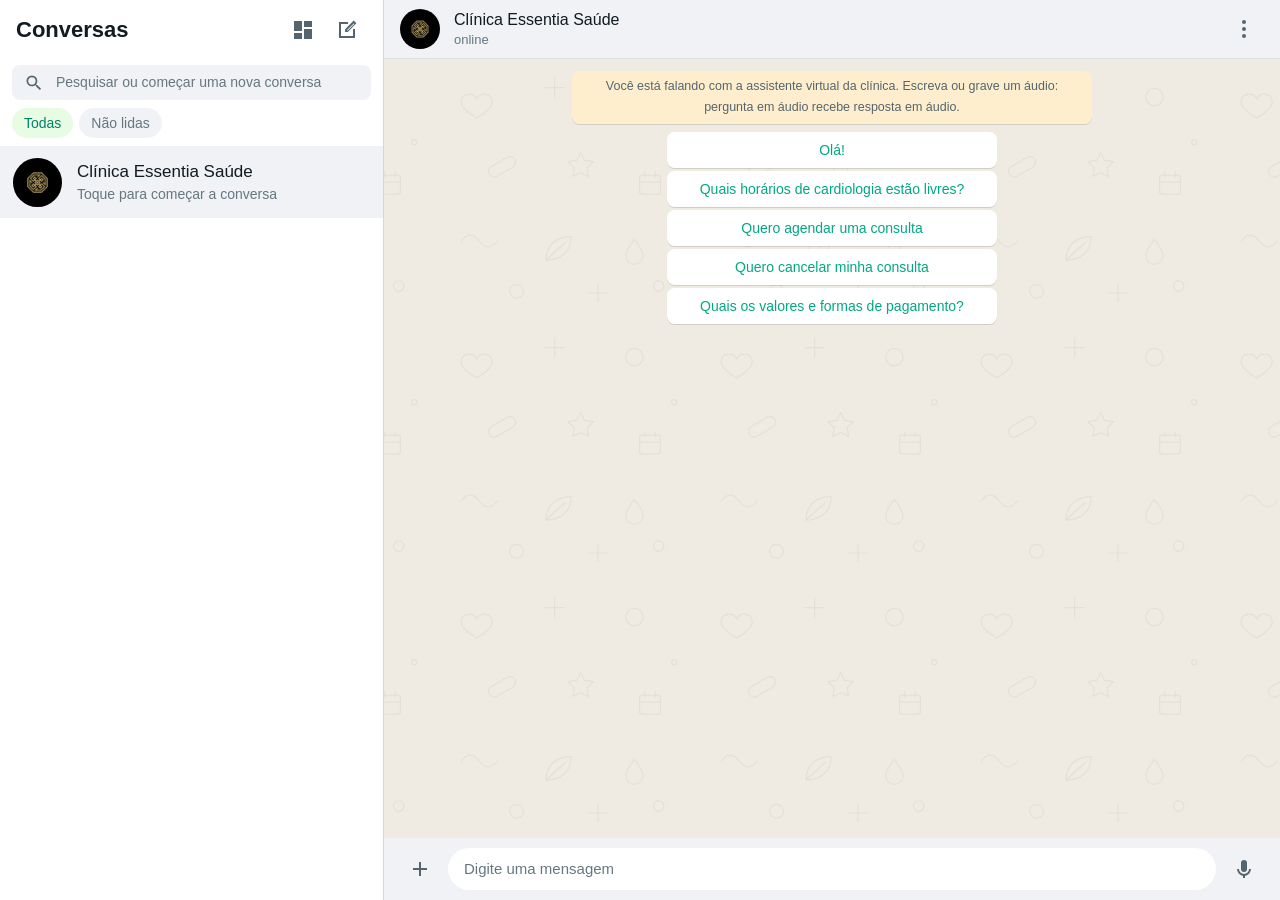
==== commit 1e2d6e5b: "feat: add dashboard button in sidebar" ====
--- a/web/public/index.html
+++ b/web/public/index.html
@@ -15,9 +15,14 @@
       <aside class="sidebar" aria-label="Conversas">
         <header class="sidebar__header">
           <h1 class="sidebar__title">Conversas</h1>
-          <button type="button" class="icon-button" id="new-chat" aria-label="Nova conversa" title="Nova conversa">
-            <svg viewBox="0 0 24 24" aria-hidden="true"><path d="M4 4h9v2H6v12h12v-7h2v9H4V4Zm14.7-1.4 2.7 2.7-8.6 8.6h-2.7v-2.7l8.6-8.6Zm0 2.8-6.6 6.6v.6h.6l6.6-6.6-.6-.6Z"/></svg>
-          </button>
+          <div class="sidebar__actions">
+            <a class="icon-button" href="painel.html" aria-label="Painel de consultas" title="Painel de consultas">
+              <svg viewBox="0 0 24 24" aria-hidden="true"><path d="M3 13h8V3H3v10Zm0 8h8v-6H3v6Zm10 0h8V11h-8v10Zm0-18v6h8V3h-8Z"/></svg>
+            </a>
+            <button type="button" class="icon-button" id="new-chat" aria-label="Nova conversa" title="Nova conversa">
+              <svg viewBox="0 0 24 24" aria-hidden="true"><path d="M4 4h9v2H6v12h12v-7h2v9H4V4Zm14.7-1.4 2.7 2.7-8.6 8.6h-2.7v-2.7l8.6-8.6Zm0 2.8-6.6 6.6v.6h.6l6.6-6.6-.6-.6Z"/></svg>
+            </button>
+          </div>
         </header>
         <div class="sidebar__search">
           <label class="search">
--- a/web/public/styles.css
+++ b/web/public/styles.css
@@ -263,6 +263,12 @@
   padding: 10px 16px;
 }
 
+.sidebar__actions {
+  display: flex;
+  align-items: center;
+  gap: 4px;
+}
+
 .sidebar__title {
   margin: 0;
   font-size: 22px;
